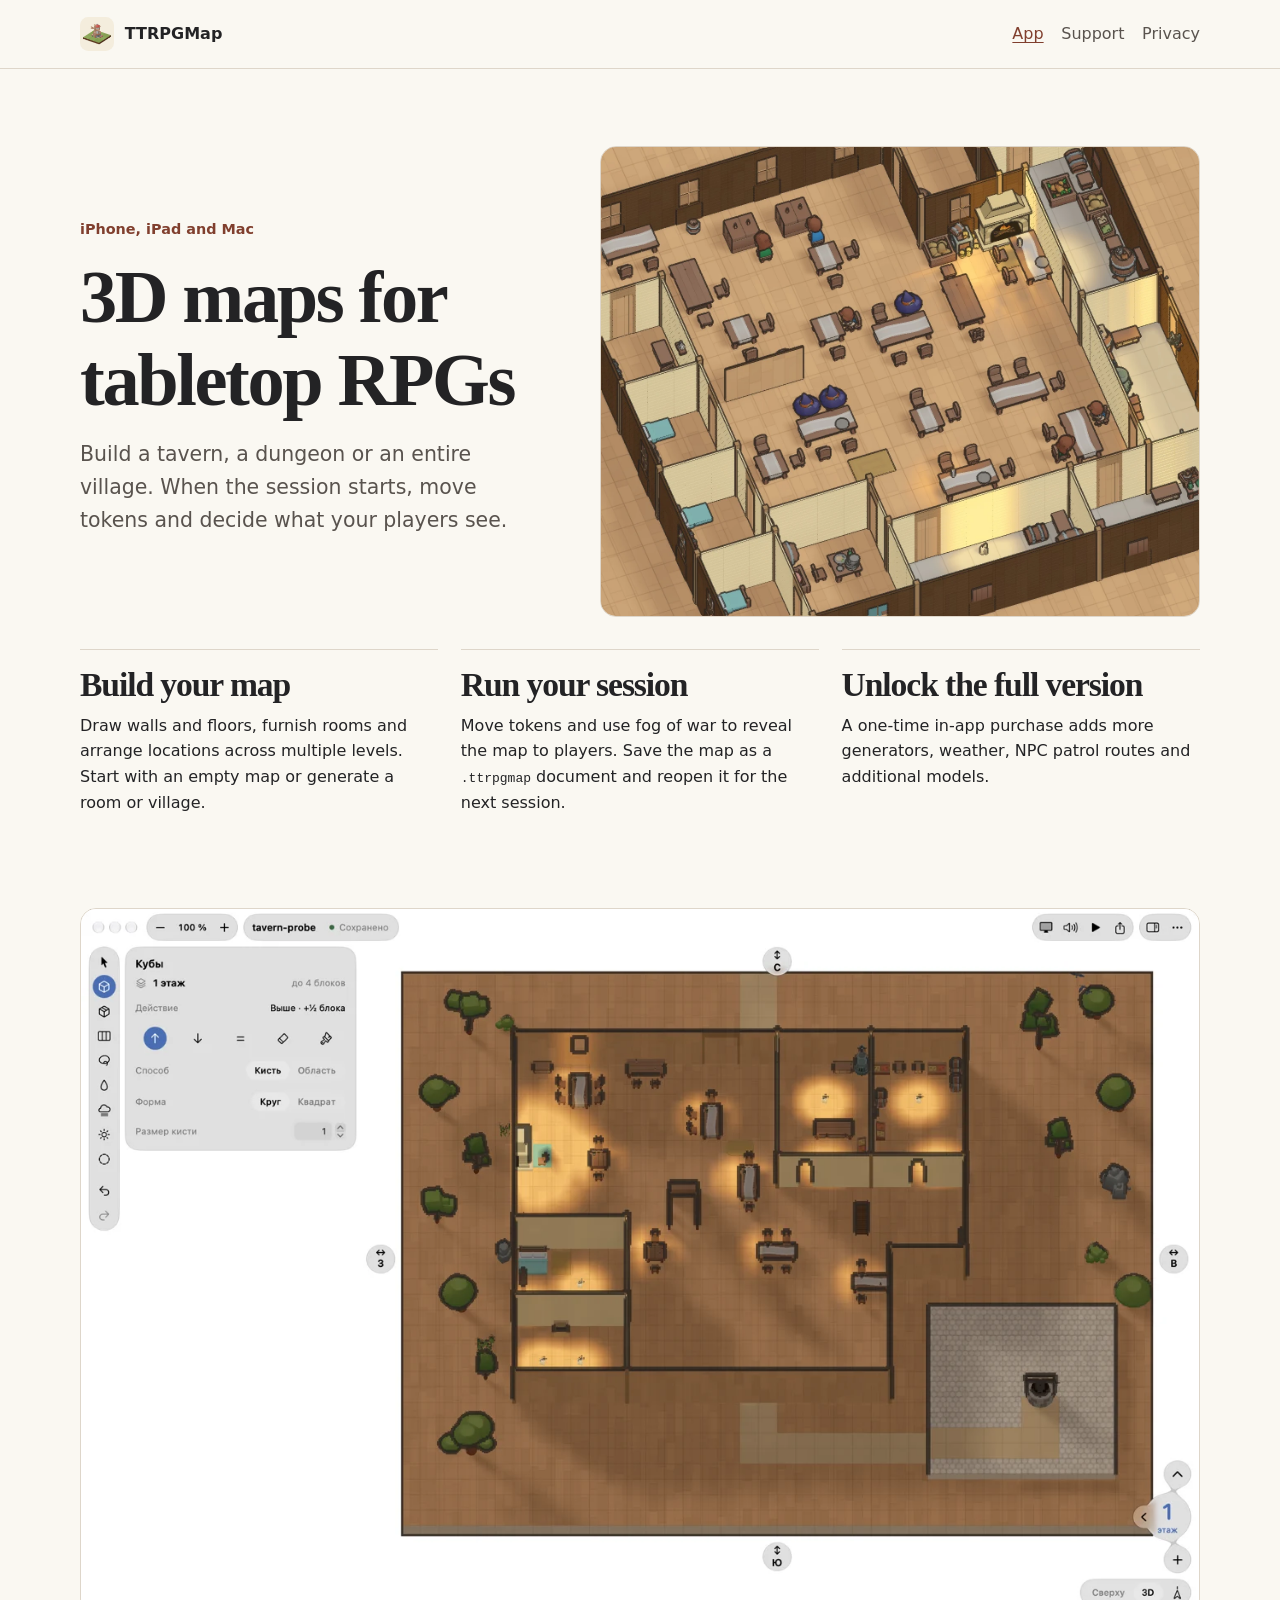
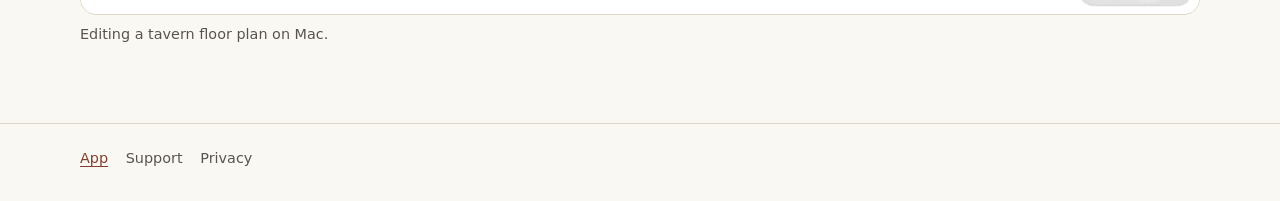
==== app/index.html @ c7631b63 "Publish TTRPGMap product, support, and privacy pages" ====
<!doctype html>
<html lang="en">
<head>
<meta charset="utf-8">
<meta name="viewport" content="width=device-width, initial-scale=1">
<title>TTRPGMap — 3D maps for tabletop RPGs</title>
<meta name="description" content="Build 3D maps and run tabletop RPG sessions on iPhone, iPad and Mac.">
<link rel="icon" href="../assets/icon.webp">
<link rel="stylesheet" href="../assets/site.css">
</head>
<body>
<header><div class="shell">
<a class="brand" href="../app/"><img src="../assets/icon.webp" alt="" width="34" height="34">TTRPGMap</a>
<nav aria-label="Main"><a href="../app/" aria-current="page">App</a> <a href="../">Support</a> <a href="../privacy/">Privacy</a></nav>
</div></header>

<main class="shell">
<div class="hero">
<div>
<p class="platforms">iPhone, iPad and Mac</p>
<h1>3D maps for tabletop RPGs</h1>
<p class="lead">Build a tavern, a dungeon or an entire village. When the session starts, move tokens and decide what your players see.</p>
</div>
<figure>
<img src="../assets/tavern.webp" width="1400" height="1100" alt="A furnished tavern map with tables, guest rooms and a lit hearth, viewed in 3D">
</figure>
</div>
<div class="features">
<section><h2>Build your map</h2><p>Draw walls and floors, furnish rooms and arrange locations across multiple levels. Start with an empty map or generate a room or village.</p></section>
<section><h2>Run your session</h2><p>Move tokens and use fog of war to reveal the map to players. Save the map as a <code>.ttrpgmap</code> document and reopen it for the next session.</p></section>
<section><h2>Unlock the full version</h2><p>A one-time in-app purchase adds more generators, weather, NPC patrol routes and additional models.</p></section>
</div>
<figure class="editor">
<img src="../assets/editor.webp" width="1360" height="857" loading="lazy" alt="The Mac map editor showing drawing tools and a tavern floor plan">
<figcaption>Editing a tavern floor plan on Mac.</figcaption>
</figure>
</main>
<footer><div class="shell"><nav aria-label="Footer"><a href="../app/" aria-current="page">App</a> <a href="../">Support</a> <a href="../privacy/">Privacy</a></nav></div></footer>
</body>
</html>
---- assets/site.css ----
:root {
  color-scheme: light;
  --ink: #232325;
  --secondary: #59534e;
  --paper: #faf8f2;
  --strong: #803f2e;
  --edge: #ded6ca;
  font-family: system-ui, sans-serif;
  line-height: 1.6;
  color: var(--ink);
  background: var(--paper);
}
* { box-sizing: border-box; }
body { margin: 0; }
.shell { width: min(100% - 2rem, 70rem); margin-inline: auto; }
.reading { width: min(100% - 2rem, 43rem); margin-inline: auto; }
a { color: var(--strong); text-underline-offset: .18em; }
a:focus-visible { outline: .16rem solid var(--strong); outline-offset: .25rem; }
header { border-bottom: 1px solid var(--edge); }
header .shell {
  min-height: 4.25rem;
  display: flex;
  justify-content: space-between;
  flex-wrap: wrap;
  align-items: center;
  gap: .75rem 1.5rem;
  padding-block: .8rem;
}
.brand { color: var(--ink); text-decoration: none; font-weight: 740; display: inline-flex; align-items: center; gap: .65rem; }
.brand img { width: 2.15rem; border-radius: .52rem; }
nav { display: flex; flex-wrap: wrap; gap: .5rem 1.1rem; }
nav a { color: var(--secondary); text-decoration: none; }
nav a:hover, nav a[aria-current="page"] { color: var(--strong); text-decoration: underline; }
main { padding-block: clamp(2.3rem, 6vw, 5.5rem); }
h1, h2 { font-family: Georgia, serif; line-height: 1.12; letter-spacing: -.032em; }
h1 { font-size: clamp(2.55rem, 7vw, 4.65rem); margin: 0 0 1rem; }
h2 { font-size: clamp(1.4rem, 4vw, 2.1rem); margin: 2rem 0 .55rem; }
p { margin: .5rem 0 1rem; }
.lead { color: var(--secondary); font-size: clamp(1.06rem, 2vw, 1.28rem); }
.hero { display: grid; grid-template-columns: .9fr 1.15fr; align-items: center; gap: clamp(1.75rem, 4vw, 4.25rem); }
.platforms { margin-bottom: .9rem; color: var(--strong); font-size: .9rem; font-weight: 700; }
figure { margin: 0; }
.hero img, .editor img { display: block; width: 100%; height: auto; border-radius: 1rem; border: 1px solid var(--edge); }
.editor { margin-top: clamp(2.4rem, 6vw, 5rem); }
figcaption { color: var(--secondary); margin-top: .55rem; font-size: .9rem; }
.features { margin-top: 2rem; display: grid; grid-template-columns: repeat(3, minmax(0, 1fr)); gap: 1.4rem; }
.features section { border-top: 1px solid var(--edge); padding-top: 1rem; }
.features h2 { margin-top: 0; }
footer { border-top: 1px solid var(--edge); padding-block: 1.4rem 2rem; color: var(--secondary); font-size: .9rem; }
@media (max-width: 46rem) {
  .hero, .features { grid-template-columns: 1fr; }
  .features { gap: .5rem; }
}
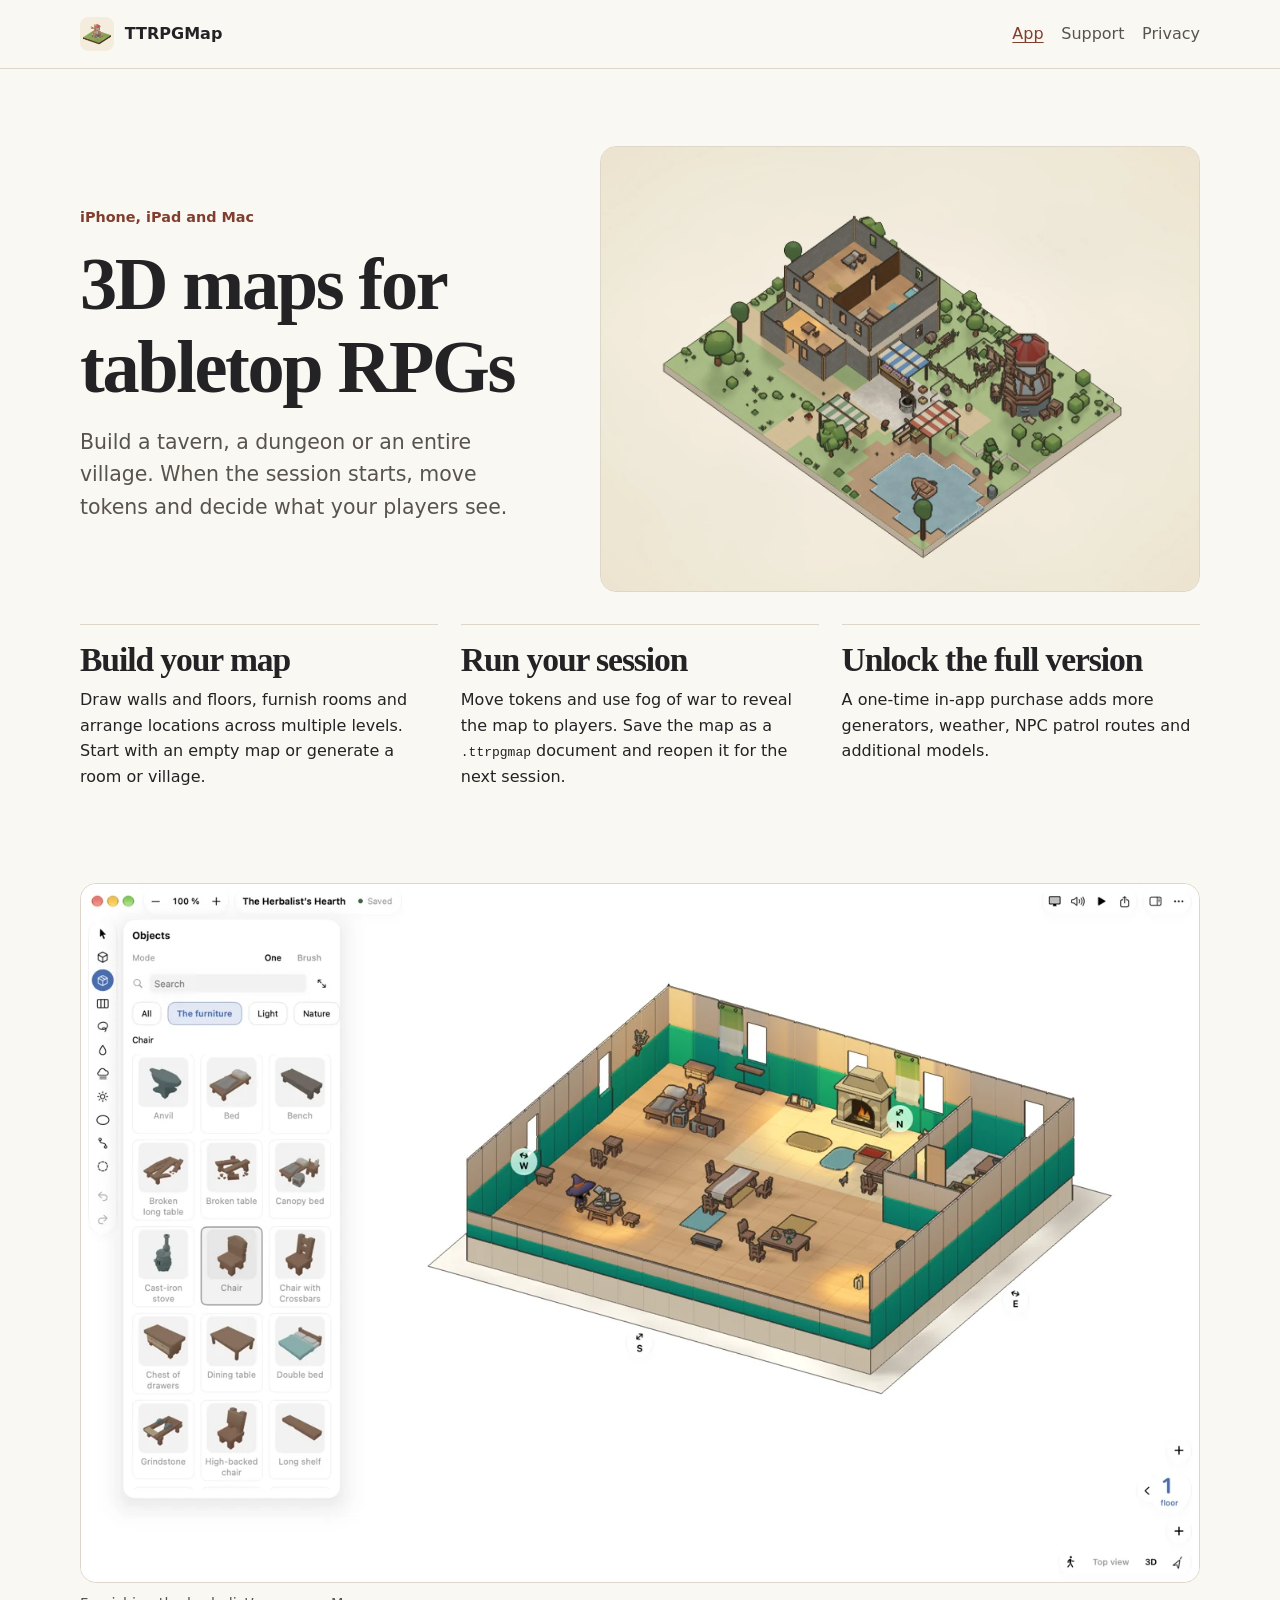
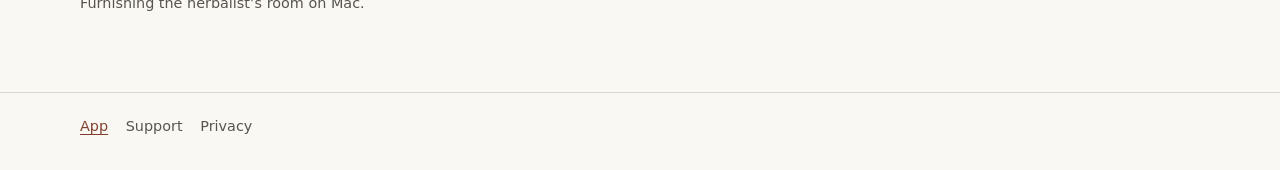
==== commit 1953e3c4: "Show the release maps on the TTRPGMap site" ====
--- a/app/index.html
+++ b/app/index.html
@@ -22,7 +22,7 @@
 <p class="lead">Build a tavern, a dungeon or an entire village. When the session starts, move tokens and decide what your players see.</p>
 </div>
 <figure>
-<img src="../assets/tavern.webp" width="1400" height="1100" alt="A furnished tavern map with tables, guest rooms and a lit hearth, viewed in 3D">
+<img src="../assets/tavern.webp" width="1319" height="980" alt="A 3D map of an inn, a windmill, a pond and a market with striped stalls">
 </figure>
 </div>
 <div class="features">
@@ -31,8 +31,8 @@
 <section><h2>Unlock the full version</h2><p>A one-time in-app purchase adds more generators, weather, NPC patrol routes and additional models.</p></section>
 </div>
 <figure class="editor">
-<img src="../assets/editor.webp" width="1360" height="857" loading="lazy" alt="The Mac map editor showing drawing tools and a tavern floor plan">
-<figcaption>Editing a tavern floor plan on Mac.</figcaption>
+<img src="../assets/editor.webp" width="1400" height="875" loading="lazy" alt="The Mac map editor showing the furniture catalog alongside an herbalist’s room">
+<figcaption>Furnishing the herbalist’s room on Mac.</figcaption>
 </figure>
 </main>
 <footer><div class="shell"><nav aria-label="Footer"><a href="../app/" aria-current="page">App</a> <a href="../">Support</a> <a href="../privacy/">Privacy</a></nav></div></footer>
